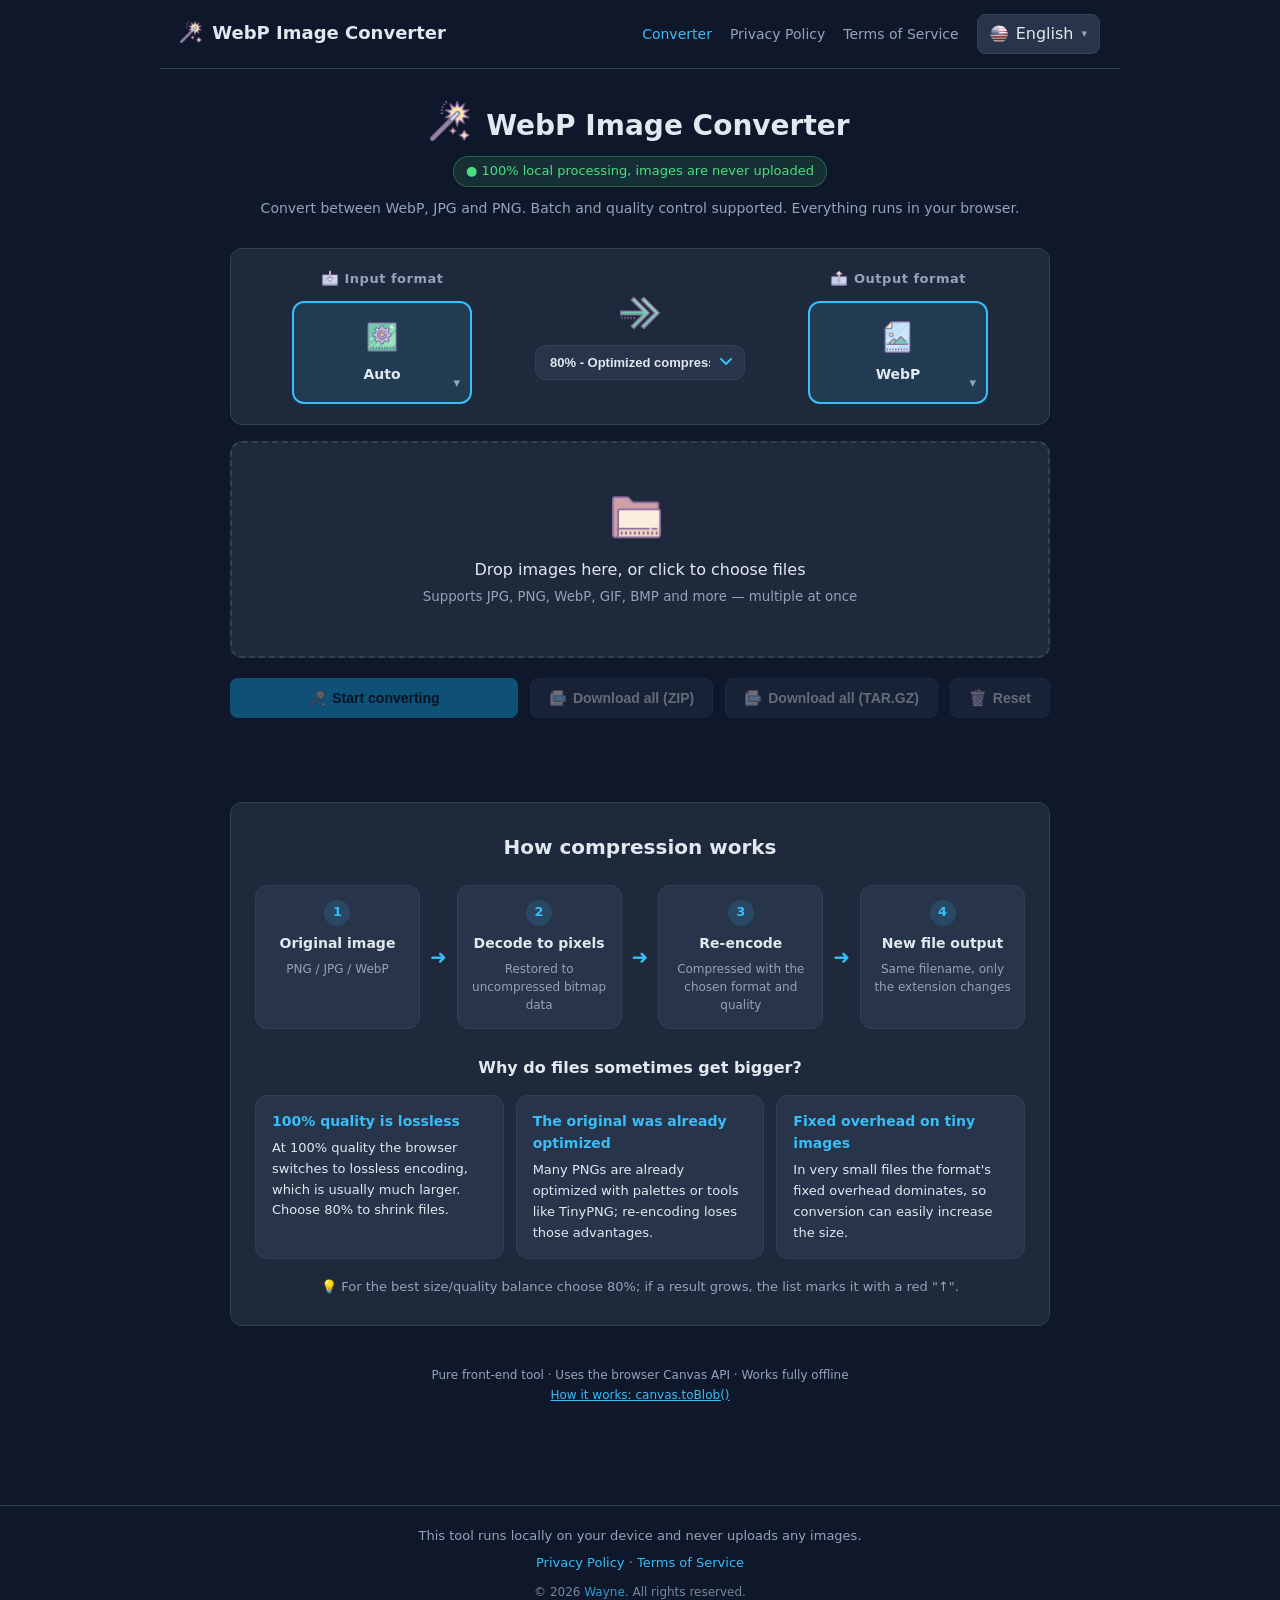
==== index.html @ d78e6e13 "feat: WebP 圖片轉換器 — 純前端批次轉檔工具 - WebP ⇄ JPG / PNG 互轉,100% 瀏覽器本地處理,圖片不上傳 - 大圖示格式選擇(彈窗式)、同格式防呆、五段品質選單(記憶" ====
<html lang="zh-Hant">
<meta charset="UTF-8">
<meta name="viewport" content="width=device-width, initial-scale=1.0">
<title>WebP 轉換器｜WebP 轉 JPG、PNG 免費線上工具（100% 本地處理）</title>
<meta name="description" content="免費線上 WebP 轉換器：WebP 轉 JPG、WebP 轉 PNG、JPG/PNG 轉 WebP。100% 瀏覽器本地處理、圖片不上傳、支援批次轉換與品質調整，可安裝為 App 離線使用。">
<meta name="keywords" content="WebP, WebP 轉 JPG, WebP 轉 PNG, JPG 轉 WebP, PNG 轉 WebP, WebP converter, 圖片轉換, 線上轉檔, 圖片壓縮">
<meta name="author" content="Wayne">
<link rel="author" href="https://wayne-blog.com">
<link rel="canonical" href="https://wjdesign.github.io/image-tools/">
<meta property="og:type" content="website">
<meta property="og:site_name" content="WebP 圖片轉換器">
<meta property="og:title" content="WebP 轉換器｜WebP ⇄ JPG/PNG 免費線上工具">
<meta property="og:description" content="100% 本地處理的免費圖片轉換器：WebP、JPG、PNG 互轉,圖片不上傳、支援批次與離線使用。">
<meta property="og:url" content="https://wjdesign.github.io/image-tools/">
<meta property="og:image" content="https://wjdesign.github.io/image-tools/assets/img/pwa-512.png">
<meta property="og:locale" content="zh_TW">
<meta property="og:locale:alternate" content="zh_CN">
<meta property="og:locale:alternate" content="en_US">
<meta property="og:locale:alternate" content="ja_JP">
<meta name="twitter:card" content="summary">
<meta name="twitter:title" content="WebP 轉換器｜WebP ⇄ JPG/PNG 免費線上工具">
<meta name="twitter:description" content="100% 本地處理,圖片不上傳。WebP、JPG、PNG 互轉,支援批次與離線使用。">
<meta name="twitter:image" content="https://wjdesign.github.io/image-tools/assets/img/pwa-512.png">
<script type="application/ld+json">
{
  "@context": "https://schema.org",
  "@type": "WebApplication",
  "name": "WebP 圖片轉換器",
  "alternateName": "WebP Image Converter",
  "url": "https://wjdesign.github.io/image-tools/",
  "description": "免費線上 WebP 轉換器,WebP、JPG、PNG 互轉。100% 瀏覽器本地處理,圖片不上傳,支援批次轉換、品質調整與離線使用。",
  "applicationCategory": "MultimediaApplication",
  "operatingSystem": "Any",
  "browserRequirements": "Requires JavaScript",
  "offers": { "@type": "Offer", "price": "0", "priceCurrency": "TWD" },
  "author": { "@type": "Person", "name": "Wayne", "url": "https://wayne-blog.com" },
  "inLanguage": ["zh-Hant", "zh-Hans", "en", "ja"],
  "featureList": "WebP to JPG, WebP to PNG, JPG to WebP, PNG to WebP, batch conversion, quality control, offline PWA"
}
</script>
<meta name="theme-color" content="#0f172a">
<link rel="manifest" href="manifest.json">
<link rel="icon" type="image/png" sizes="16x16" href="assets/img/favicon-16.png">
<link rel="icon" type="image/png" sizes="32x32" href="assets/img/favicon-32.png">
<link rel="apple-touch-icon" sizes="96x96" href="assets/img/favicon-96.png">
<link rel="stylesheet" href="assets/styles.css">
<body data-title-key="title.converter">

<nav class="topnav">
  <a class="brand" href="index.html"><img class="brand-logo" src="assets/img/logo.png" alt=""> <span data-i18n="site.name">WebP 圖片轉換器</span></a>
  <div class="navlinks">
    <a href="index.html" class="current" data-i18n="nav.converter">轉換工具</a>
    <a href="privacy.html" data-i18n="nav.privacy">隱私權政策</a>
    <a href="terms.html" data-i18n="nav.terms">使用條款</a>
    <span id="langSwitch" class="lang-switch"></span>
  </div>
</nav>

<div class="wrap">
  <header class="hero">
    <h1><img class="hero-logo" src="assets/img/logo.png" alt=""> <span data-i18n="site.name">WebP 圖片轉換器</span></h1>
    <span class="badge" data-i18n="app.badge">● 100% 本地處理，圖片不會上傳</span>
    <p class="sub" data-i18n="app.subtitle">所有運算都在你的瀏覽器完成。</p>
  </header>

  <div class="format-picker">
    <div class="col">
      <div class="col-label"><img class="col-ic" src="assets/img/icon_in.png" alt=""><span data-i18n="picker.input">輸入格式</span></div>
      <button class="fmt-card fmt-current" id="inputCurrent"></button>
    </div>
    <div class="arrow-mid">
      <img src="assets/img/icon_transform.png" alt="">
      <div class="quality-mini" id="qualityCtrl">
        <select id="quality" aria-label="Quality">
          <option value="100" data-i18n="quality.q100">100% - 原始品質</option>
          <option value="80" selected data-i18n="quality.q80">80% - 優質壓縮</option>
          <option value="60" data-i18n="quality.q60">60% - 些微壓縮</option>
          <option value="40" data-i18n="quality.q40">40% - 高效壓縮</option>
          <option value="20" data-i18n="quality.q20">20% - 極大壓縮</option>
        </select>
      </div>
    </div>
    <div class="col">
      <div class="col-label"><img class="col-ic" src="assets/img/icon_out.png" alt=""><span data-i18n="picker.output">輸出格式</span></div>
      <button class="fmt-card fmt-current" id="outputCurrent"></button>
    </div>
  </div>

  <div class="modal-backdrop" id="fmtModal" hidden>
    <div class="modal" role="dialog" aria-modal="true" aria-labelledby="fmtModalTitle">
      <div class="modal-title" id="fmtModalTitle"></div>
      <div class="cards" id="fmtModalCards"></div>
    </div>
  </div>

  <div class="drop" id="drop">
    <div class="icon"><img src="assets/img/icon_load.png" alt=""></div>
    <p data-i18n="drop.title">拖放圖片到這裡，或點擊選擇檔案</p>
    <small data-i18n="drop.hint">支援 JPG、PNG、WebP 等，可一次多張</small>
    <input type="file" id="file" accept="image/*" multiple hidden>
  </div>

  <div class="actions">
    <button class="btn btn-primary" id="convertAll" disabled><img class="btn-ic" src="assets/img/icon_submit.png" alt=""><span data-i18n="btn.convertAll">開始轉換</span></button>
    <button class="btn btn-ghost" id="downloadAll" disabled><img class="btn-ic" src="assets/img/icon_zip.png" alt=""><span data-i18n="btn.downloadZip">下載全部 (ZIP)</span></button>
    <button class="btn btn-ghost" id="downloadAllGz" disabled><img class="btn-ic" src="assets/img/icon_rar.png" alt=""><span data-i18n="btn.downloadTarGz">下載全部 (TAR.GZ)</span></button>
    <button class="btn btn-ghost" id="clear" disabled><img class="btn-ic" src="assets/img/icon_delete.png" alt=""><span data-i18n="btn.clear">重設</span></button>
  </div>

  <div class="list" id="list"></div>
  <div class="pager" id="pager"></div>

  <section class="explain">
    <h2 class="explain-title" data-i18n="explain.title">壓縮原理說明</h2>
    <div class="flow">
      <div class="flow-step">
        <span class="flow-num">1</span>
        <b data-i18n="explain.step1">原始圖檔</b>
        <small data-i18n="explain.step1d">PNG / JPG / WebP</small>
      </div>
      <div class="flow-arrow">➜</div>
      <div class="flow-step">
        <span class="flow-num">2</span>
        <b data-i18n="explain.step2">解碼為像素</b>
        <small data-i18n="explain.step2d">還原成未壓縮的點陣資料</small>
      </div>
      <div class="flow-arrow">➜</div>
      <div class="flow-step">
        <span class="flow-num">3</span>
        <b data-i18n="explain.step3">重新編碼</b>
        <small data-i18n="explain.step3d">以所選格式與品質重新壓縮</small>
      </div>
      <div class="flow-arrow">➜</div>
      <div class="flow-step">
        <span class="flow-num">4</span>
        <b data-i18n="explain.step4">輸出新檔案</b>
        <small data-i18n="explain.step4d">檔名不變，僅更換副檔名</small>
      </div>
    </div>

    <h3 class="explain-why" data-i18n="explain.whyTitle">為什麼檔案有時反而變大？</h3>
    <div class="reasons">
      <div class="reason">
        <b data-i18n="explain.r1t">品質 100% 是無損模式</b>
        <p data-i18n="explain.r1">瀏覽器在品質 100% 時會改用無損編碼，檔案通常明顯較大。想縮小檔案，建議選 80%。</p>
      </div>
      <div class="reason">
        <b data-i18n="explain.r2t">原檔已經被最佳化</b>
        <p data-i18n="explain.r2">許多 PNG 已使用調色盤或壓縮工具（如 TinyPNG）優化，重新編碼會失去這些優勢。</p>
      </div>
      <div class="reason">
        <b data-i18n="explain.r3t">小圖的固定開銷</b>
        <p data-i18n="explain.r3">極小的圖檔中，格式本身的固定資料佔比很高，轉換後容易不減反增。</p>
      </div>
    </div>

    <p class="explain-tip" data-i18n="explain.tip">💡 想要最划算的壓縮，選擇 80% 品質；若轉換後變大，清單會以紅色「↑」提醒你。</p>
  </section>

  <div class="page-foot">
    <span data-i18n="foot.tech">純前端工具・使用瀏覽器 Canvas API・可完全離線運行</span><br>
    <a href="https://developer.mozilla.org/docs/Web/API/HTMLCanvasElement/toBlob" target="_blank" rel="noopener" data-i18n="foot.techLink">技術原理：canvas.toBlob()</a>
  </div>
</div>

<footer class="site-footer">
  <div><span data-i18n="foot.copyright">本工具在你的裝置本地執行，不會上傳任何圖片。</span></div>
  <div class="foot-links">
    <a href="privacy.html" data-i18n="nav.privacy">隱私權政策</a> ·
    <a href="terms.html" data-i18n="nav.terms">使用條款</a>
  </div>
  <div class="copyright">© 2026 <a href="https://wayne-blog.com" target="_blank" rel="noopener author">Wayne</a>. All rights reserved.</div>
</footer>

<div class="drop-overlay"><div class="box" data-i18n="drop.overlay">放開滑鼠，加入圖片</div></div>

<script src="assets/i18n.js"></script>
<script src="assets/app.js"></script>
<script>if ("serviceWorker" in navigator) navigator.serviceWorker.register("sw.js");</script>
---- assets/styles.css ----
:root {
  --bg: #0f172a;
  --panel: #1e293b;
  --panel-2: #273449;
  --border: #334155;
  --text: #e2e8f0;
  --muted: #94a3b8;
  --accent: #38bdf8;
  --accent-2: #0ea5e9;
  --green: #4ade80;
  --radius: 12px;
}
* { box-sizing: border-box; }
body {
  margin: 0;
  font-family: "Segoe UI", "Microsoft JhengHei", "Hiragino Sans", system-ui, sans-serif;
  background: var(--bg);
  color: var(--text);
  line-height: 1.6;
  -webkit-font-smoothing: antialiased;
}
a { color: var(--accent); }

/* ---- top nav ---- */
.topnav {
  display: flex; align-items: center; justify-content: space-between;
  gap: 16px; flex-wrap: wrap;
  max-width: 960px; margin: 0 auto; padding: 14px 20px;
  border-bottom: 1px solid var(--border);
}
.brand { font-size: 18px; font-weight: 700; text-decoration: none; color: var(--text); }
.brand-logo { width: 22px; height: 22px; vertical-align: -4px; margin-right: 4px; }
.hero-logo { width: 40px; height: 40px; vertical-align: -6px; margin-right: 6px; }
.navlinks { display: flex; align-items: center; gap: 18px; flex-wrap: wrap; }
.navlinks a { font-size: 14px; text-decoration: none; color: var(--muted); }
.navlinks a:hover, .navlinks a.current { color: var(--accent); }
/* 語言切換（自訂下拉，含國旗） */
.lang-dd { position: relative; }
.lang-btn {
  display: flex; align-items: center; gap: 8px;
  background: var(--panel-2); color: var(--text); border: 1px solid var(--border);
  border-radius: 8px; padding: 6px 12px; font-size: 14px; cursor: pointer; font: inherit;
  transition: border-color .12s;
}
.lang-btn:hover { border-color: var(--accent); }
.lang-caret { font-size: 11px; color: var(--muted); }
.lang-flag { width: 18px; height: 18px; border-radius: 50%; }
.lang-menu {
  position: absolute; right: 0; top: calc(100% + 6px); z-index: 60;
  min-width: 150px; padding: 6px;
  background: var(--panel); border: 1px solid var(--border); border-radius: 10px;
  box-shadow: 0 10px 30px rgba(0,0,0,.4);
  display: flex; flex-direction: column; gap: 2px;
}
.lang-menu[hidden] { display: none; }
.lang-item {
  display: flex; align-items: center; gap: 10px;
  background: none; border: none; color: var(--text);
  border-radius: 8px; padding: 8px 10px; font-size: 14px; cursor: pointer; font: inherit;
  text-align: left;
}
.lang-item:hover { background: var(--panel-2); }
.lang-item.active { background: rgba(56,189,248,.12); color: var(--accent); }

.wrap { max-width: 860px; margin: 0 auto; padding: 32px 20px 60px; }
header.hero { text-align: center; margin-bottom: 28px; }
h1 { font-size: 28px; margin: 0 0 8px; }
.badge {
  display: inline-block; font-size: 13px; color: var(--green);
  background: rgba(74,222,128,.12); border: 1px solid rgba(74,222,128,.3);
  padding: 4px 12px; border-radius: 999px;
}
.sub { color: var(--muted); font-size: 14px; margin-top: 10px; }

/* ---- format picker ---- */
.format-picker {
  display: flex; align-items: stretch; gap: 16px;
  background: var(--panel); border: 1px solid var(--border);
  border-radius: var(--radius); padding: 20px; margin-bottom: 16px;
}
.format-picker .col { flex: 1; display: flex; flex-direction: column; gap: 12px; }
.col-label {
  font-size: 13px; color: var(--muted); text-align: center;
  font-weight: 600; letter-spacing: .5px;
  display: flex; align-items: center; justify-content: center; gap: 6px;
}
.col-label .col-ic { width: 18px; height: 18px; }
.cards { display: flex; flex-wrap: wrap; gap: 10px; justify-content: center; }
.fmt-card {
  flex: 1 1 84px; max-width: 120px; min-width: 72px;
  background: var(--panel-2); border: 2px solid var(--border);
  border-radius: 12px; padding: 16px 8px; cursor: pointer; color: var(--text);
  display: flex; flex-direction: column; align-items: center; gap: 8px;
  transition: transform .12s, border-color .12s, background .12s; font: inherit;
}
.fmt-card:hover { border-color: var(--accent); transform: translateY(-2px); }
.fmt-card.active {
  border-color: var(--accent); background: rgba(56,189,248,.12);
  box-shadow: 0 0 0 1px var(--accent) inset;
}
.fmt-card .ic { font-size: 28px; line-height: 1; }
.fmt-card .ic-img { width: 36px; height: 36px; }
.fmt-card .fmt-name { font-size: 14px; font-weight: 700; }
.arrow-mid {
  display: flex; flex-direction: column; align-items: center; justify-content: center;
  gap: 12px; min-width: 190px; padding: 0 6px;
}
.arrow-mid > img { width: 40px; height: 40px; }

/* 品質選單（置於轉換 icon 下方） */
.quality-mini { width: 100%; max-width: 210px; }
.quality-mini select {
  width: 100%; background: var(--panel-2); color: var(--text);
  border: 1px solid var(--border); border-radius: 10px;
  padding: 9px 34px 9px 14px; font-size: 13px; font-weight: 600; cursor: pointer;
  appearance: none; -webkit-appearance: none;
  background-image: url("data:image/svg+xml,%3Csvg xmlns='http://www.w3.org/2000/svg' width='12' height='8'%3E%3Cpath d='M1 1l5 5 5-5' stroke='%2338bdf8' stroke-width='2' fill='none' stroke-linecap='round' stroke-linejoin='round'/%3E%3C/svg%3E");
  background-repeat: no-repeat; background-position: right 12px center;
  transition: border-color .12s, box-shadow .12s;
}
.quality-mini select:hover { border-color: var(--accent); }
.quality-mini select:focus {
  outline: none; border-color: var(--accent);
  box-shadow: 0 0 0 3px rgba(56,189,248,.18);
}
#qualityCtrl.disabled { opacity: .4; pointer-events: none; }

/* 目前選擇的格式卡片（點擊開彈窗） */
.fmt-current {
  width: 100%; max-width: 180px; min-width: 120px; margin: 0 auto;
  position: relative; border-color: var(--accent);
  background: rgba(56,189,248,.12);
}
.fmt-current::after {
  content: "▾"; position: absolute; right: 10px; bottom: 8px;
  font-size: 13px; color: var(--muted);
}
.fmt-current:hover::after { color: var(--accent); }

/* ---- format modal ---- */
.modal-backdrop {
  position: fixed; inset: 0; z-index: 100;
  background: rgba(2,6,23,.7); backdrop-filter: blur(2px);
  display: flex; align-items: center; justify-content: center; padding: 20px;
}
.modal-backdrop[hidden] { display: none; }
.modal {
  background: var(--panel); border: 1px solid var(--border);
  border-radius: var(--radius); padding: 24px;
  width: min(440px, 100%);
  animation: modal-in .15s ease-out;
}
@keyframes modal-in {
  from { opacity: 0; transform: translateY(8px) scale(.97); }
  to   { opacity: 1; transform: none; }
}
.modal-title {
  font-size: 16px; font-weight: 700; text-align: center; margin-bottom: 18px;
}
@media (max-width: 560px) {
  .format-picker { flex-direction: column; }
  .arrow-mid > img { transform: rotate(90deg); } /* 直向排列時箭頭朝下 */
}

.drop {
  border: 2px dashed var(--border); border-radius: var(--radius);
  padding: 48px 20px; text-align: center; cursor: pointer;
  transition: all .15s; background: var(--panel);
}
.drop:hover, .drop.over { border-color: var(--accent); background: var(--panel-2); }

/* 整頁拖放時的覆蓋提示 */
.drop-overlay {
  position: fixed; inset: 0; z-index: 200; display: none;
  align-items: center; justify-content: center;
  background: rgba(2,6,23,.75); backdrop-filter: blur(3px);
  pointer-events: none; /* 讓 drop 事件穿透到 document */
}
.drop-overlay .box {
  border: 3px dashed var(--accent); border-radius: 16px;
  padding: 48px 64px; font-size: 20px; font-weight: 700;
  color: var(--accent); background: rgba(56,189,248,.08);
}
body.drag-active .drop-overlay { display: flex; }
.drop .icon { font-size: 40px; }
.drop .icon img { width: 56px; height: 56px; }
.drop p { margin: 10px 0 4px; font-size: 16px; }
.drop small { color: var(--muted); }

.actions { display: flex; gap: 12px; margin: 20px 0; flex-wrap: wrap; }
.actions #convertAll { flex: 1; }
.btn {
  border: none; border-radius: 8px; padding: 10px 18px; font-size: 14px;
  font-weight: 600; cursor: pointer; transition: filter .15s;
}
.btn:hover { filter: brightness(1.1); }
.btn .btn-ic { width: 18px; height: 18px; vertical-align: -4px; margin-right: 6px; }
.btn:disabled { opacity: .4; cursor: not-allowed; filter: none; }
.btn-primary { background: var(--accent-2); color: #001018; }
.btn-ghost { background: var(--panel-2); color: var(--text); border: 1px solid var(--border); }

.list { display: flex; flex-direction: column; gap: 12px; }
.item {
  display: flex; align-items: center; gap: 14px; background: var(--panel);
  border: 1px solid var(--border); border-radius: var(--radius); padding: 12px 14px;
}
.thumb {
  width: 56px; height: 56px; border-radius: 8px; object-fit: cover;
  background: var(--panel-2); flex-shrink: 0;
}
.meta { flex: 1; min-width: 0; }
.meta .name { font-size: 14px; white-space: nowrap; overflow: hidden; text-overflow: ellipsis; }
.meta .stats { font-size: 12px; color: var(--muted); margin-top: 3px; }
.save { color: var(--green); }
.grow { color: #f87171; }
.item .dl { flex-shrink: 0; }
.status { font-size: 12px; color: var(--muted); }
.remove {
  background: none; border: none; color: var(--muted); cursor: pointer;
  font-size: 18px; padding: 0 4px; flex-shrink: 0;
}
.remove:hover { color: #f87171; }

/* ---- 清單分頁 ---- */
.pager { display: flex; flex-wrap: wrap; gap: 8px; justify-content: center; margin-top: 16px; }
.page-btn {
  min-width: 36px; padding: 7px 12px; border-radius: 8px;
  background: var(--panel-2); color: var(--text); border: 1px solid var(--border);
  font: inherit; font-size: 13px; cursor: pointer; transition: border-color .12s;
}
.page-btn:hover { border-color: var(--accent); }
.page-btn.active {
  background: rgba(56,189,248,.12); border-color: var(--accent);
  color: var(--accent); font-weight: 700;
}

/* ---- 壓縮原理說明 ---- */
.explain {
  margin-top: 48px; background: var(--panel);
  border: 1px solid var(--border); border-radius: var(--radius);
  padding: 28px 24px;
}
.explain-title { font-size: 20px; text-align: center; margin: 0 0 22px; }
.flow { display: flex; align-items: stretch; gap: 10px; justify-content: center; }
.flow-step {
  flex: 1; min-width: 0; background: var(--panel-2);
  border: 1px solid var(--border); border-radius: 12px; padding: 14px 10px;
  display: flex; flex-direction: column; align-items: center; gap: 6px; text-align: center;
}
.flow-num {
  width: 26px; height: 26px; border-radius: 50%;
  background: rgba(56,189,248,.15); color: var(--accent);
  font-weight: 700; font-size: 13px;
  display: flex; align-items: center; justify-content: center;
}
.flow-step b { font-size: 14px; }
.flow-step small { color: var(--muted); font-size: 12px; line-height: 1.5; }
.flow-arrow { display: flex; align-items: center; color: var(--accent); font-size: 20px; }
.explain-why { font-size: 16px; text-align: center; margin: 26px 0 14px; }
.reasons { display: grid; grid-template-columns: repeat(auto-fit, minmax(200px, 1fr)); gap: 12px; }
.reason { background: var(--panel-2); border: 1px solid var(--border); border-radius: 12px; padding: 14px 16px; }
.reason b { font-size: 14px; color: var(--accent); display: block; margin-bottom: 6px; }
.reason p { margin: 0; font-size: 13px; line-height: 1.6; }
.explain-tip { margin: 18px 0 0; text-align: center; color: var(--muted); font-size: 13px; }
@media (max-width: 560px) {
  .flow { flex-direction: column; align-items: stretch; }
  .flow-arrow { justify-content: center; transform: rotate(90deg); }
}

.page-foot { text-align: center; color: var(--muted); font-size: 12px; margin-top: 40px; }
.page-foot a { color: var(--accent); }

/* ---- legal pages ---- */
.legal { max-width: 760px; margin: 0 auto; padding: 32px 20px 60px; }
.legal h1 { font-size: 26px; }
.legal h2 { font-size: 18px; margin-top: 28px; color: var(--text); }
.legal p, .legal li { color: var(--text); font-size: 15px; }
.legal .muted { color: var(--muted); font-size: 13px; }
.legal ul { padding-left: 20px; }

/* ---- shared site footer ---- */
.site-footer {
  border-top: 1px solid var(--border); margin-top: 40px;
  padding: 20px; text-align: center; color: var(--muted); font-size: 13px;
}
.site-footer .foot-links { margin-top: 6px; }
.site-footer .copyright { margin-top: 10px; font-size: 12px; opacity: .8; }
.site-footer a { text-decoration: none; }
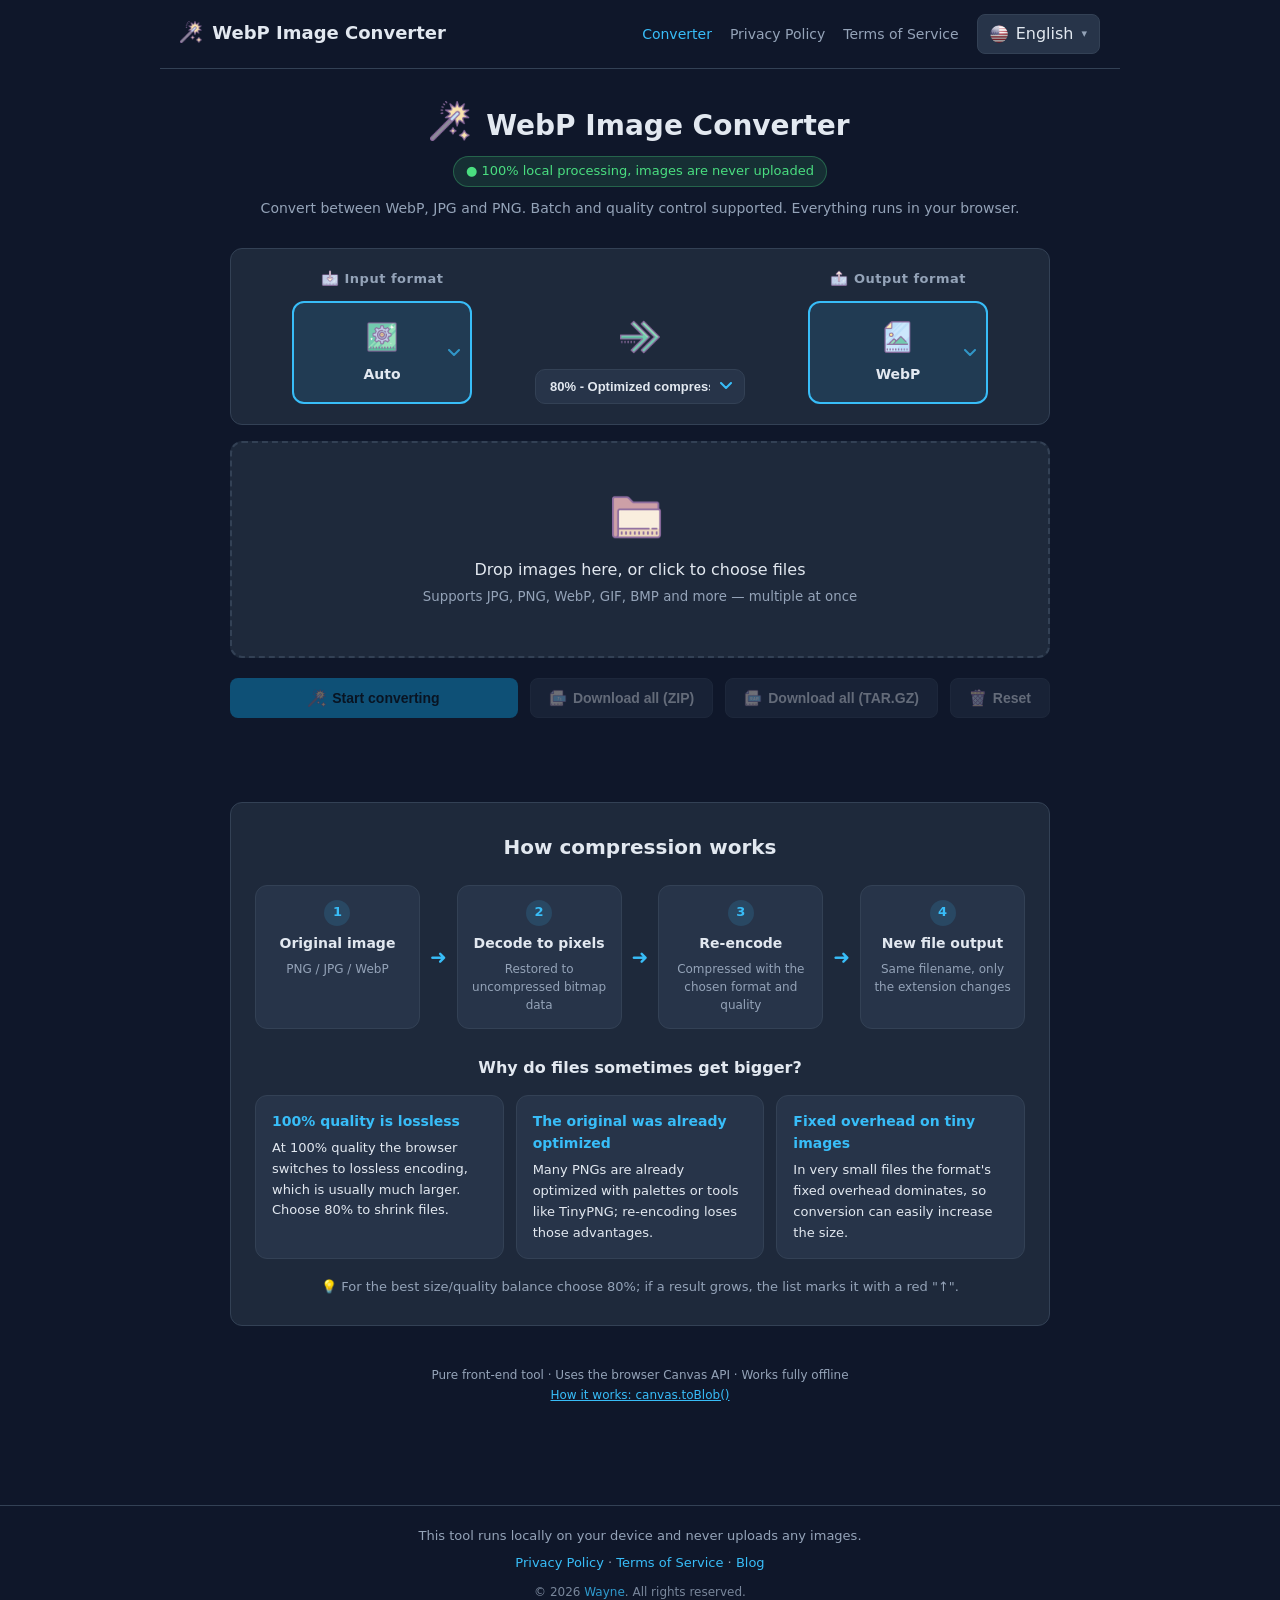
==== commit c46dceb7: "feat: footer 連結列加入部落格連結（四語系） Co-Authored-By: Claude Fable 5 <noreply@anthropic.com>" ====
--- a/index.html
+++ b/index.html
@@ -167,7 +167,8 @@
   <div><span data-i18n="foot.copyright">本工具在你的裝置本地執行，不會上傳任何圖片。</span></div>
   <div class="foot-links">
     <a href="privacy.html" data-i18n="nav.privacy">隱私權政策</a> ·
-    <a href="terms.html" data-i18n="nav.terms">使用條款</a>
+    <a href="terms.html" data-i18n="nav.terms">使用條款</a> ·
+    <a href="https://wayne-blog.com" target="_blank" rel="noopener" data-i18n="nav.blog">部落格</a>
   </div>
   <div class="copyright">© 2026 <a href="https://wayne-blog.com" target="_blank" rel="noopener author">Wayne</a>. All rights reserved.</div>
 </footer>
--- a/assets/styles.css
+++ b/assets/styles.css
@@ -11,6 +11,21 @@
   --radius: 12px;
 }
 * { box-sizing: border-box; }
+
+/* ---- scrollbar（深色主題） ---- */
+::-webkit-scrollbar { width: 12px; height: 12px; }
+::-webkit-scrollbar-track { background: var(--bg); }
+::-webkit-scrollbar-thumb {
+  background: var(--panel-2);
+  border-radius: 999px;
+  border: 3px solid var(--bg); /* 留出軌道邊距，做出懸浮膠囊感 */
+}
+::-webkit-scrollbar-thumb:hover { background: var(--accent); }
+::-webkit-scrollbar-corner { background: var(--bg); }
+/* Firefox（不支援 -webkit 偽元素時的替代方案） */
+@supports (not selector(::-webkit-scrollbar)) {
+  html { scrollbar-width: thin; scrollbar-color: var(--panel-2) var(--bg); }
+}
 body {
   margin: 0;
   font-family: "Segoe UI", "Microsoft JhengHei", "Hiragino Sans", system-ui, sans-serif;
@@ -105,6 +120,10 @@
   display: flex; flex-direction: column; align-items: center; justify-content: center;
   gap: 12px; min-width: 190px; padding: 0 6px;
 }
+@media (min-width: 561px) {
+  /* 桌面版：轉換 icon + 品質選單靠下，與兩側卡片底部切齊 */
+  .arrow-mid { justify-content: flex-end; }
+}
 .arrow-mid > img { width: 40px; height: 40px; }
 
 /* 品質選單（置於轉換 icon 下方） */
@@ -132,10 +151,11 @@
   background: rgba(56,189,248,.12);
 }
 .fmt-current::after {
-  content: "▾"; position: absolute; right: 10px; bottom: 8px;
-  font-size: 13px; color: var(--muted);
-}
-.fmt-current:hover::after { color: var(--accent); }
+  content: ""; position: absolute; right: 10px; top: 50%; transform: translateY(-50%);
+  width: 12px; height: 8px; opacity: .7;
+  background: url("data:image/svg+xml,%3Csvg xmlns='http://www.w3.org/2000/svg' width='12' height='8'%3E%3Cpath d='M1 1l5 5 5-5' stroke='%2338bdf8' stroke-width='2' fill='none' stroke-linecap='round' stroke-linejoin='round'/%3E%3C/svg%3E") no-repeat center / contain;
+}
+.fmt-current:hover::after { opacity: 1; }
 
 /* ---- format modal ---- */
 .modal-backdrop {
@@ -189,6 +209,12 @@
 
 .actions { display: flex; gap: 12px; margin: 20px 0; flex-wrap: wrap; }
 .actions #convertAll { flex: 1; }
+@media (max-width: 560px) {
+  /* 手機版改用 grid，避免按鈕換行後寬度參差 */
+  .actions { display: grid; grid-template-columns: 1fr 1fr; }
+  .actions #convertAll { grid-column: 1 / -1; }
+  .actions #clear { grid-column: 1 / -1; }
+}
 .btn {
   border: none; border-radius: 8px; padding: 10px 18px; font-size: 14px;
   font-weight: 600; cursor: pointer; transition: filter .15s;
@@ -222,7 +248,13 @@
 .remove:hover { color: #f87171; }
 
 /* ---- 清單分頁 ---- */
-.pager { display: flex; flex-wrap: wrap; gap: 8px; justify-content: center; margin-top: 16px; }
+.pager { display: flex; flex-wrap: wrap; gap: 8px; justify-content: center; align-items: center; margin-top: 16px; }
+.pager-info { color: var(--muted); font-size: 13px; margin-right: 6px; white-space: nowrap; }
+.page-gap { color: var(--muted); font-size: 13px; padding: 0 2px; user-select: none; }
+@media (max-width: 560px) {
+  .pager-info { flex-basis: 100%; text-align: center; margin: 0 0 4px; } /* 窄螢幕時獨佔一行，頁碼才不會跑版 */
+  .page-btn { min-width: 34px; padding: 7px 10px; }
+}
 .page-btn {
   min-width: 36px; padding: 7px 12px; border-radius: 8px;
   background: var(--panel-2); color: var(--text); border: 1px solid var(--border);
@@ -240,6 +272,7 @@
   border: 1px solid var(--border); border-radius: var(--radius);
   padding: 28px 24px;
 }
+.explain[hidden] { display: none; }
 .explain-title { font-size: 20px; text-align: center; margin: 0 0 22px; }
 .flow { display: flex; align-items: stretch; gap: 10px; justify-content: center; }
 .flow-step {
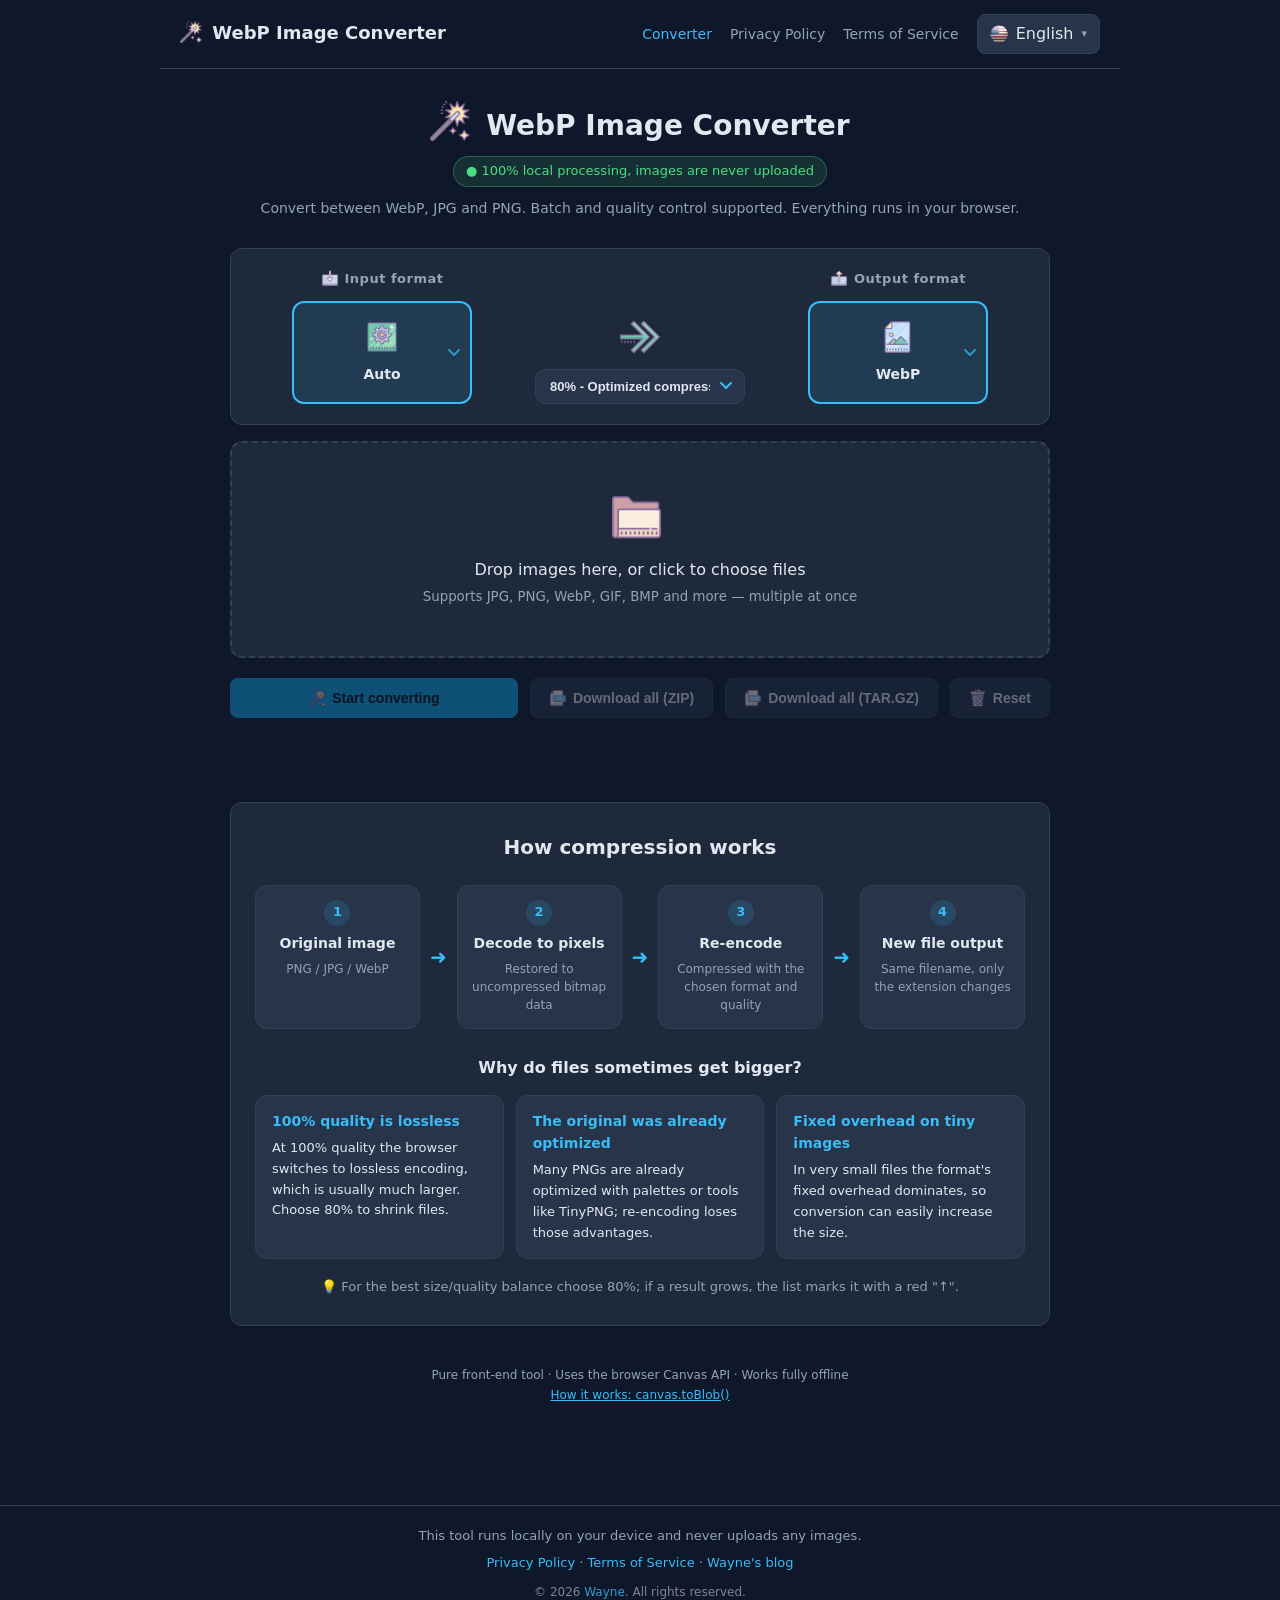
==== commit 2bd3647c: "style: footer 部落格連結改為固定名稱 Wayne's blog Co-Authored-By: Claude Fable 5 <noreply@anthropic.com>" ====
--- a/index.html
+++ b/index.html
@@ -168,7 +168,7 @@
   <div class="foot-links">
     <a href="privacy.html" data-i18n="nav.privacy">隱私權政策</a> ·
     <a href="terms.html" data-i18n="nav.terms">使用條款</a> ·
-    <a href="https://wayne-blog.com" target="_blank" rel="noopener" data-i18n="nav.blog">部落格</a>
+    <a href="https://wayne-blog.com" target="_blank" rel="noopener" data-i18n="nav.blog">Wayne's blog</a>
   </div>
   <div class="copyright">© 2026 <a href="https://wayne-blog.com" target="_blank" rel="noopener author">Wayne</a>. All rights reserved.</div>
 </footer>
